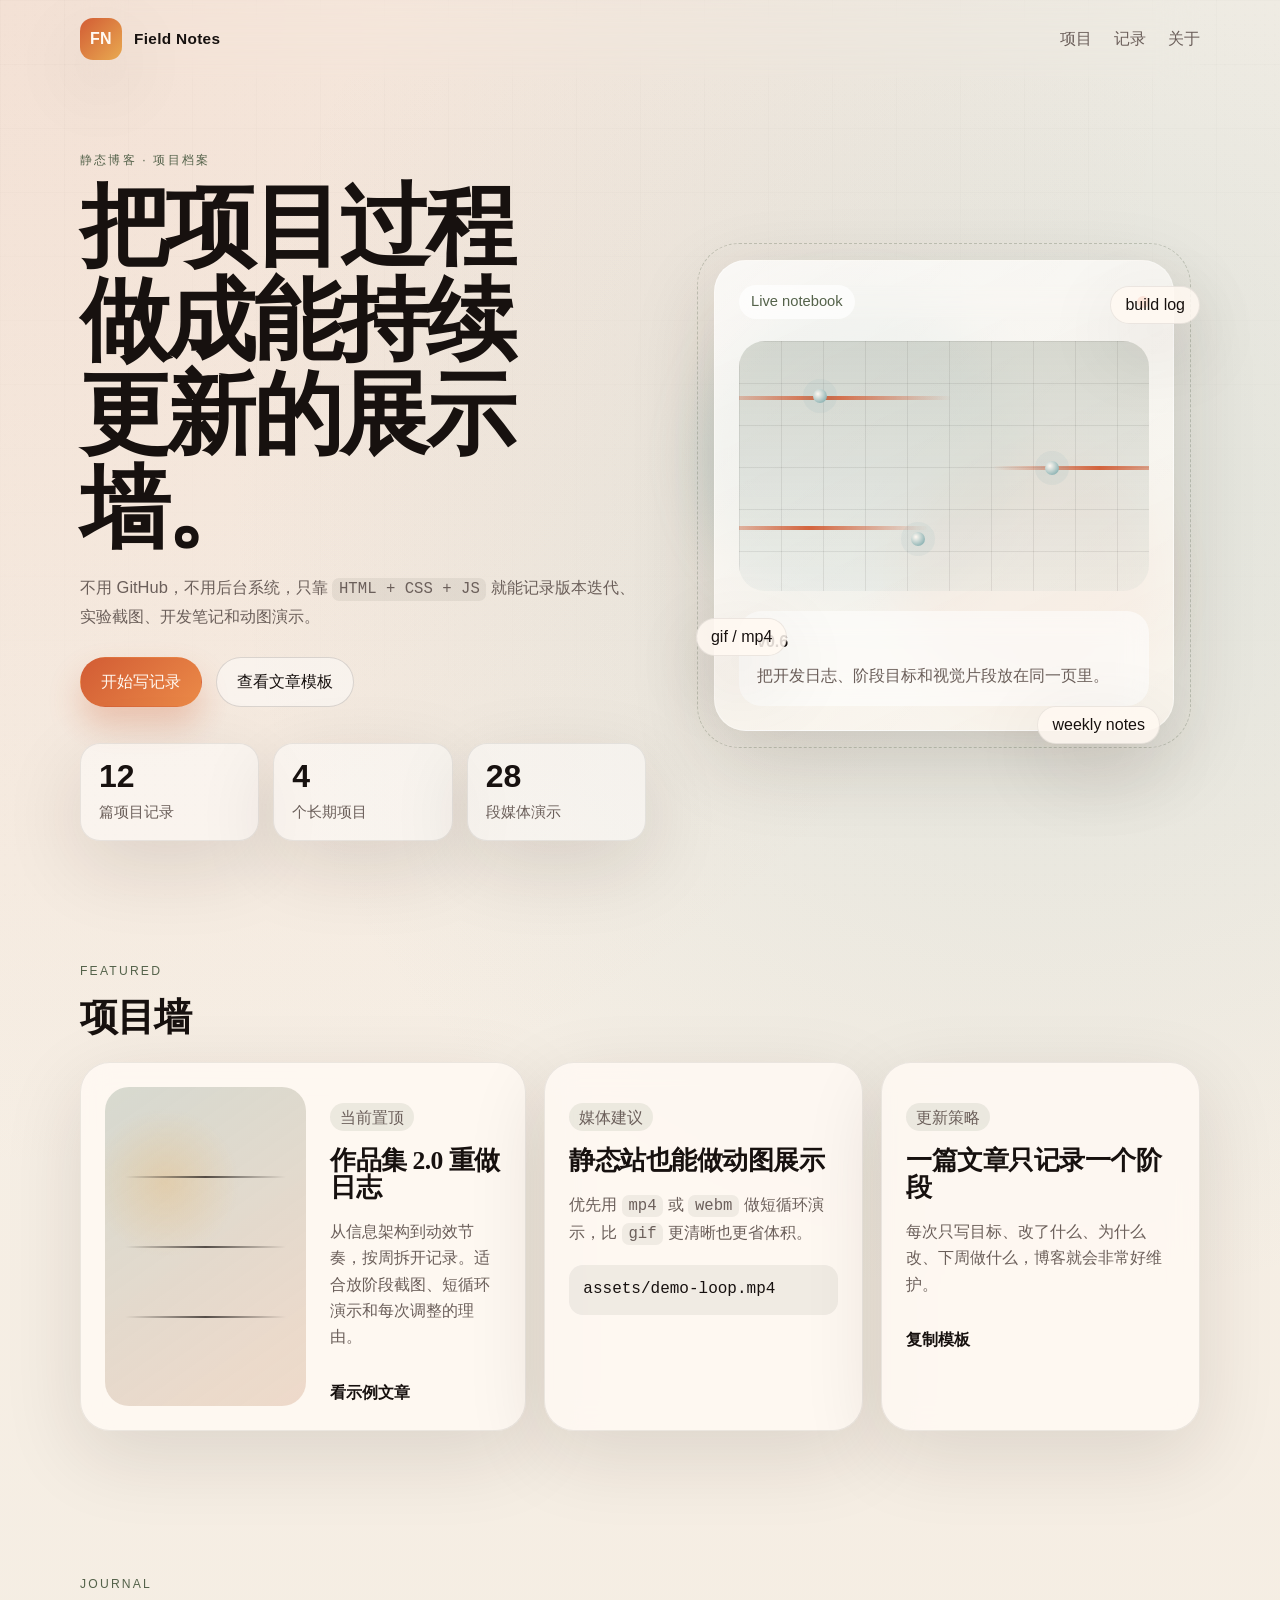
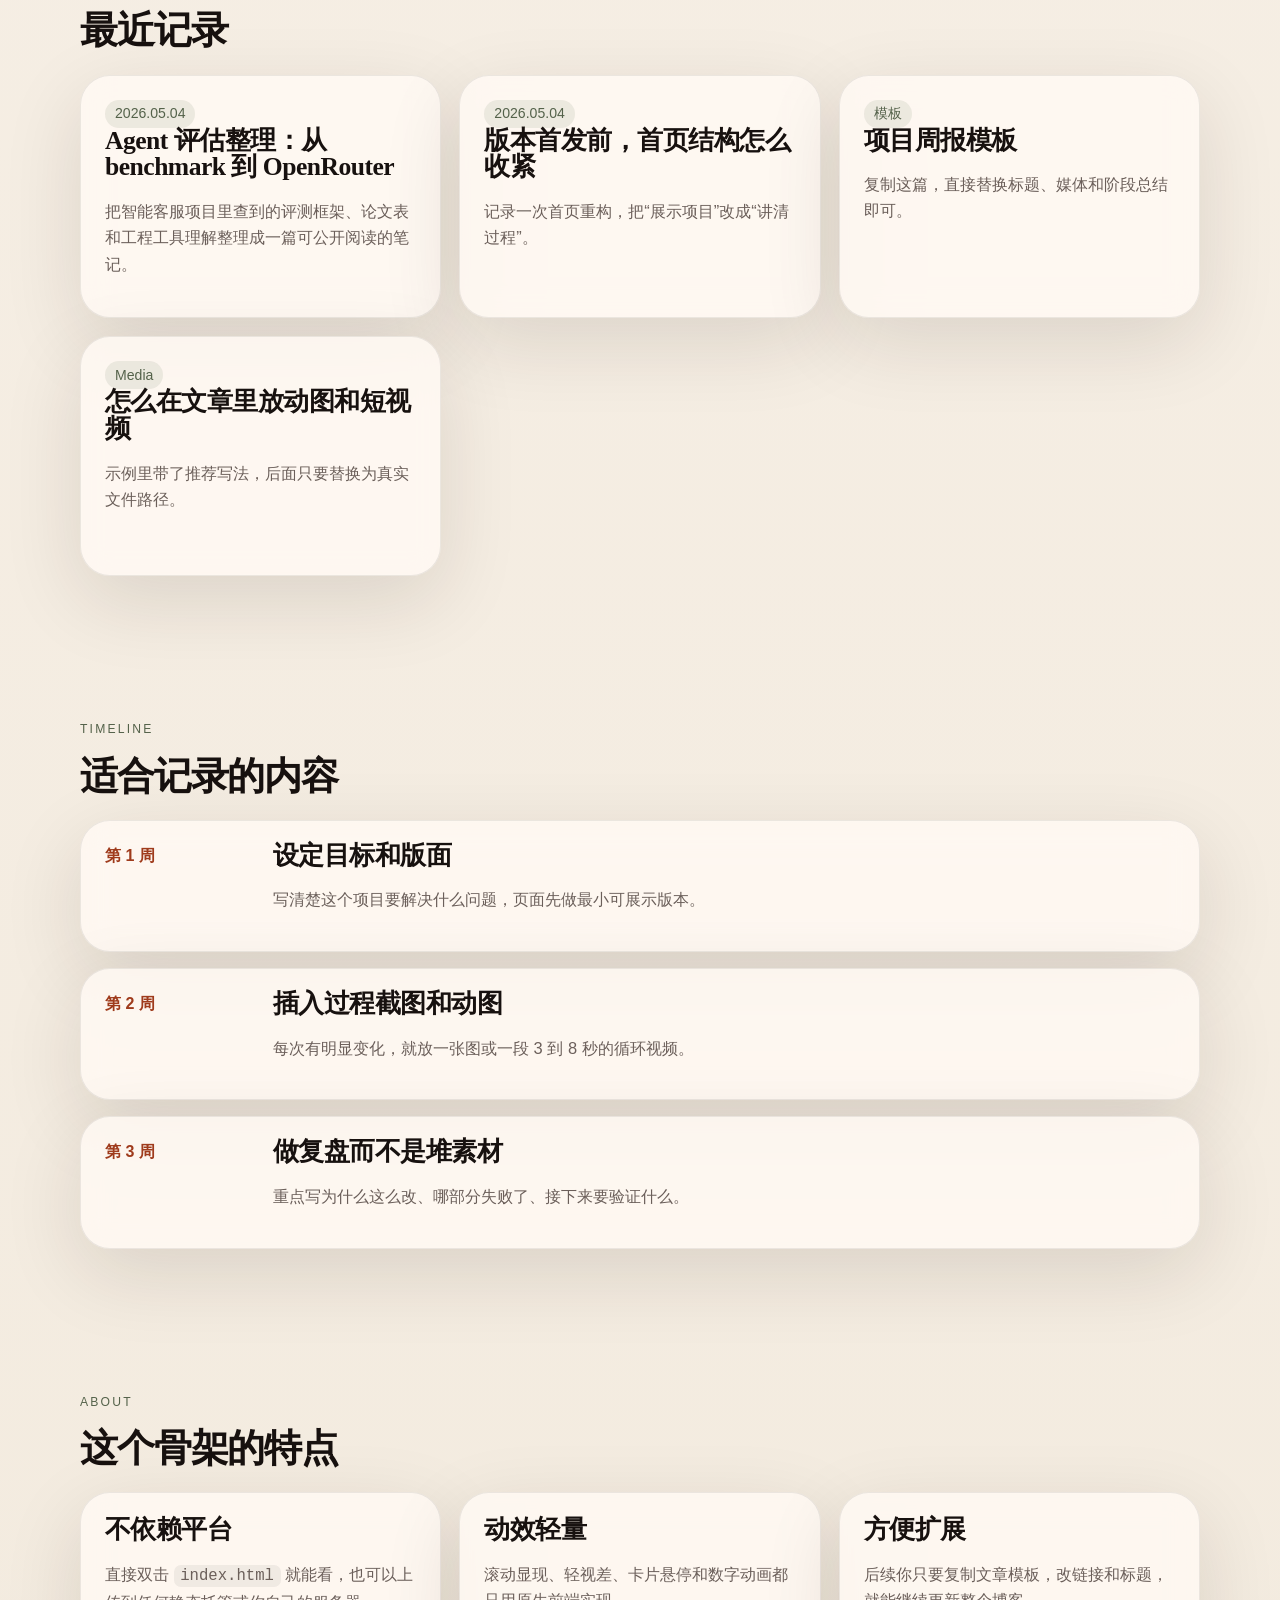
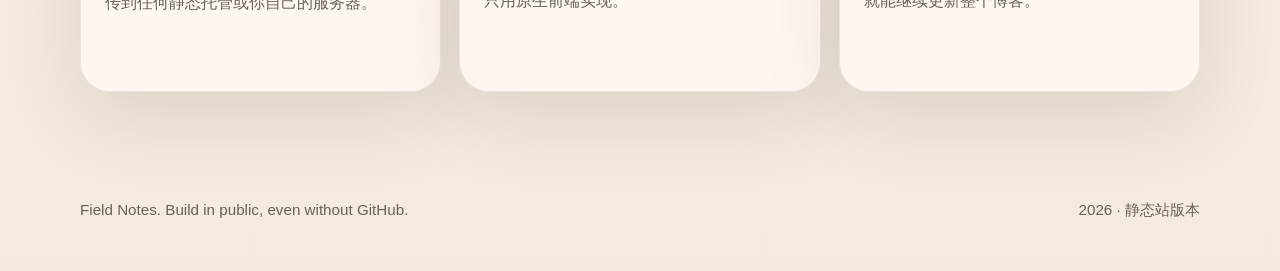
==== index.html @ 93363d9f "Initial GitHub Pages site" ====
<!doctype html>
<html lang="zh-CN">
<head>
  <meta charset="utf-8">
  <meta name="viewport" content="width=device-width, initial-scale=1">
  <title>Field Notes | 个人项目博客</title>
  <meta name="description" content="一个不依赖 GitHub 的静态个人博客，用来记录项目进度、实验、复盘和动图演示。">
  <link rel="stylesheet" href="./style.css">
  <script defer src="./script.js"></script>
</head>
<body data-page="home">
  <div class="page-noise" aria-hidden="true"></div>
  <header class="topbar">
    <a class="brand" href="./index.html">
      <span class="brand-mark">FN</span>
      <span class="brand-text">Field Notes</span>
    </a>
    <nav class="nav">
      <a href="#projects">项目</a>
      <a href="#journal">记录</a>
      <a href="#about">关于</a>
    </nav>
  </header>

  <main>
    <section class="hero reveal">
      <div class="hero-copy">
        <p class="eyebrow">静态博客 · 项目档案</p>
        <h1>把项目过程做成能持续更新的展示墙。</h1>
        <p class="hero-text">
          不用 GitHub，不用后台系统，只靠 <code>HTML + CSS + JS</code> 就能记录版本迭代、实验截图、开发笔记和动图演示。
        </p>
        <div class="hero-actions">
          <a class="button primary" href="#journal">开始写记录</a>
          <a class="button ghost" href="./posts/template.html">查看文章模板</a>
        </div>
        <ul class="stat-row" aria-label="博客概览">
          <li>
            <span class="stat-number" data-count="12">0</span>
            <span class="stat-label">篇项目记录</span>
          </li>
          <li>
            <span class="stat-number" data-count="4">0</span>
            <span class="stat-label">个长期项目</span>
          </li>
          <li>
            <span class="stat-number" data-count="28">0</span>
            <span class="stat-label">段媒体演示</span>
          </li>
        </ul>
      </div>

      <div class="hero-scene" id="heroScene">
        <div class="scene-card">
          <div class="scene-header">
            <span class="scene-pill">Live notebook</span>
            <span class="scene-dot"></span>
          </div>
          <div class="scene-grid">
            <span class="trace trace-a"></span>
            <span class="trace trace-b"></span>
            <span class="trace trace-c"></span>
            <span class="grid-dot dot-a"></span>
            <span class="grid-dot dot-b"></span>
            <span class="grid-dot dot-c"></span>
          </div>
          <div class="scene-caption">
            <strong>v0.6</strong>
            <p>把开发日志、阶段目标和视觉片段放在同一页里。</p>
          </div>
        </div>
        <span class="floating-chip chip-a">build log</span>
        <span class="floating-chip chip-b">gif / mp4</span>
        <span class="floating-chip chip-c">weekly notes</span>
      </div>
    </section>

    <section id="projects" class="section reveal">
      <div class="section-head">
        <p class="eyebrow">Featured</p>
        <h2>项目墙</h2>
      </div>
      <div class="project-grid">
        <article class="project-card project-card-large">
          <div class="project-visual">
            <div class="signal signal-a"></div>
            <div class="signal signal-b"></div>
            <div class="signal signal-c"></div>
          </div>
          <div class="project-copy">
            <p class="project-type">当前置顶</p>
            <h3>作品集 2.0 重做日志</h3>
            <p>
              从信息架构到动效节奏，按周拆开记录。适合放阶段截图、短循环演示和每次调整的理由。
            </p>
            <a class="text-link" href="./posts/launch-log.html">看示例文章</a>
          </div>
        </article>

        <article class="project-card">
          <p class="project-type">媒体建议</p>
          <h3>静态站也能做动图展示</h3>
          <p>优先用 <code>mp4</code> 或 <code>webm</code> 做短循环演示，比 <code>gif</code> 更清晰也更省体积。</p>
          <div class="inline-code">assets/demo-loop.mp4</div>
        </article>

        <article class="project-card">
          <p class="project-type">更新策略</p>
          <h3>一篇文章只记录一个阶段</h3>
          <p>每次只写目标、改了什么、为什么改、下周做什么，博客就会非常好维护。</p>
          <a class="text-link" href="./posts/template.html">复制模板</a>
        </article>
      </div>
    </section>

    <section id="journal" class="section reveal">
      <div class="section-head">
        <p class="eyebrow">Journal</p>
        <h2>最近记录</h2>
      </div>
      <div class="journal-grid">
        <a class="journal-card" href="./posts/agent-eval-notes.html">
          <span class="journal-date">2026.05.04</span>
          <h3>Agent 评估整理：从 benchmark 到 OpenRouter</h3>
          <p>把智能客服项目里查到的评测框架、论文表和工程工具理解整理成一篇可公开阅读的笔记。</p>
        </a>
        <a class="journal-card" href="./posts/launch-log.html">
          <span class="journal-date">2026.05.04</span>
          <h3>版本首发前，首页结构怎么收紧</h3>
          <p>记录一次首页重构，把“展示项目”改成“讲清过程”。</p>
        </a>
        <a class="journal-card" href="./posts/template.html">
          <span class="journal-date">模板</span>
          <h3>项目周报模板</h3>
          <p>复制这篇，直接替换标题、媒体和阶段总结即可。</p>
        </a>
        <a class="journal-card" href="./posts/launch-log.html#media-guide">
          <span class="journal-date">Media</span>
          <h3>怎么在文章里放动图和短视频</h3>
          <p>示例里带了推荐写法，后面只要替换为真实文件路径。</p>
        </a>
      </div>
    </section>

    <section class="section reveal">
      <div class="section-head">
        <p class="eyebrow">Timeline</p>
        <h2>适合记录的内容</h2>
      </div>
      <div class="timeline">
        <article class="timeline-item">
          <span class="timeline-date">第 1 周</span>
          <div>
            <h3>设定目标和版面</h3>
            <p>写清楚这个项目要解决什么问题，页面先做最小可展示版本。</p>
          </div>
        </article>
        <article class="timeline-item">
          <span class="timeline-date">第 2 周</span>
          <div>
            <h3>插入过程截图和动图</h3>
            <p>每次有明显变化，就放一张图或一段 3 到 8 秒的循环视频。</p>
          </div>
        </article>
        <article class="timeline-item">
          <span class="timeline-date">第 3 周</span>
          <div>
            <h3>做复盘而不是堆素材</h3>
            <p>重点写为什么这么改、哪部分失败了、接下来要验证什么。</p>
          </div>
        </article>
      </div>
    </section>

    <section id="about" class="section reveal">
      <div class="section-head">
        <p class="eyebrow">About</p>
        <h2>这个骨架的特点</h2>
      </div>
      <div class="about-grid">
        <article class="about-card">
          <h3>不依赖平台</h3>
          <p>直接双击 <code>index.html</code> 就能看，也可以上传到任何静态托管或你自己的服务器。</p>
        </article>
        <article class="about-card">
          <h3>动效轻量</h3>
          <p>滚动显现、轻视差、卡片悬停和数字动画都只用原生前端实现。</p>
        </article>
        <article class="about-card">
          <h3>方便扩展</h3>
          <p>后续你只要复制文章模板，改链接和标题，就能继续更新整个博客。</p>
        </article>
      </div>
    </section>
  </main>

  <footer class="footer">
    <p>Field Notes. Build in public, even without GitHub.</p>
    <p><span id="year"></span> · 静态站版本</p>
  </footer>
</body>
</html>
---- style.css ----
:root {
  --bg: #f5efe6;
  --bg-soft: rgba(255, 251, 245, 0.72);
  --panel: rgba(255, 250, 243, 0.84);
  --panel-strong: #fff9f2;
  --line: rgba(26, 18, 15, 0.14);
  --ink: #17110f;
  --muted: #6b5f5a;
  --accent: #d25c34;
  --accent-deep: #9f3b1c;
  --olive: #54624a;
  --sea: #6a9ea1;
  --shadow: 0 24px 80px rgba(42, 28, 18, 0.12);
  --radius-lg: 30px;
  --radius-md: 20px;
  --radius-sm: 14px;
  --content-width: min(1120px, calc(100vw - 40px));
}

* {
  box-sizing: border-box;
}

html {
  scroll-behavior: smooth;
}

body {
  margin: 0;
  color: var(--ink);
  background:
    radial-gradient(circle at top left, rgba(210, 92, 52, 0.10), transparent 32%),
    radial-gradient(circle at 82% 14%, rgba(106, 158, 161, 0.16), transparent 26%),
    linear-gradient(180deg, #f7f0e7 0%, #f3ebdf 100%);
  font-family: "Avenir Next", "Segoe UI", sans-serif;
  line-height: 1.6;
}

body::before {
  content: "";
  position: fixed;
  inset: 0;
  background:
    linear-gradient(rgba(23, 17, 15, 0.04) 1px, transparent 1px),
    linear-gradient(90deg, rgba(23, 17, 15, 0.04) 1px, transparent 1px);
  background-size: 64px 64px;
  mask-image: linear-gradient(180deg, rgba(0, 0, 0, 0.34), transparent 88%);
  pointer-events: none;
  z-index: -1;
}

.page-noise {
  position: fixed;
  inset: 0;
  opacity: 0.15;
  pointer-events: none;
  background-image:
    radial-gradient(rgba(23, 17, 15, 0.12) 0.6px, transparent 0.8px);
  background-size: 10px 10px;
  z-index: -1;
}

a {
  color: inherit;
  text-decoration: none;
}

img,
video {
  max-width: 100%;
  display: block;
}

code {
  font-family: "SFMono-Regular", Consolas, monospace;
  font-size: 0.95em;
  padding: 0.14em 0.42em;
  border-radius: 0.45em;
  background: rgba(23, 17, 15, 0.06);
}

.topbar,
main,
.footer {
  width: var(--content-width);
  margin: 0 auto;
}

.topbar {
  position: sticky;
  top: 0;
  z-index: 20;
  display: flex;
  align-items: center;
  justify-content: space-between;
  padding: 18px 0;
  backdrop-filter: blur(18px);
}

.topbar.is-scrolled {
  border-bottom: 1px solid rgba(23, 17, 15, 0.08);
}

.brand {
  display: inline-flex;
  align-items: center;
  gap: 12px;
  font-weight: 700;
  letter-spacing: 0.02em;
}

.brand-mark {
  width: 42px;
  height: 42px;
  display: grid;
  place-items: center;
  border-radius: 13px;
  background: linear-gradient(135deg, var(--accent), #e9aa51);
  color: #fffaf4;
  box-shadow: var(--shadow);
}

.brand-text {
  font-size: 0.96rem;
}

.nav {
  display: inline-flex;
  gap: 22px;
  color: var(--muted);
}

.nav a:hover,
.text-link:hover {
  color: var(--accent-deep);
}

.hero {
  min-height: calc(100vh - 88px);
  display: grid;
  grid-template-columns: 1.05fr 0.95fr;
  gap: 42px;
  align-items: center;
  padding: 56px 0 32px;
}

.eyebrow {
  margin: 0 0 10px;
  text-transform: uppercase;
  letter-spacing: 0.18em;
  font-size: 0.76rem;
  color: var(--olive);
}

h1,
h2,
h3 {
  margin: 0;
  font-family: "Iowan Old Style", "Palatino Linotype", "Book Antiqua", serif;
  font-weight: 700;
  line-height: 1.05;
}

h1 {
  max-width: 10ch;
  font-size: clamp(3.1rem, 7vw, 6.5rem);
  letter-spacing: -0.04em;
}

h2 {
  font-size: clamp(2rem, 3vw, 3.1rem);
  letter-spacing: -0.03em;
}

h3 {
  font-size: 1.6rem;
  letter-spacing: -0.02em;
}

.hero-text,
.project-card p,
.journal-card p,
.about-card p,
.timeline-item p,
.post-body p,
.post-body li,
.lead {
  color: var(--muted);
  font-size: 1.03rem;
}

.hero-text {
  max-width: 36rem;
  margin: 18px 0 0;
}

.hero-actions {
  display: flex;
  flex-wrap: wrap;
  gap: 14px;
  margin-top: 28px;
}

.button {
  display: inline-flex;
  align-items: center;
  justify-content: center;
  min-height: 50px;
  padding: 0 20px;
  border-radius: 999px;
  border: 1px solid transparent;
  transition: transform 180ms ease, border-color 180ms ease, background 180ms ease;
}

.button:hover {
  transform: translateY(-2px);
}

.button.primary {
  color: #fff7ef;
  background: linear-gradient(135deg, var(--accent), #eb8a48);
  box-shadow: 0 18px 32px rgba(210, 92, 52, 0.28);
}

.button.ghost {
  border-color: var(--line);
  background: rgba(255, 255, 255, 0.45);
}

.stat-row {
  list-style: none;
  display: grid;
  grid-template-columns: repeat(3, minmax(0, 1fr));
  gap: 14px;
  padding: 0;
  margin: 36px 0 0;
}

.stat-row li {
  padding: 16px 18px;
  border: 1px solid rgba(23, 17, 15, 0.08);
  border-radius: var(--radius-md);
  background: rgba(255, 255, 255, 0.46);
  box-shadow: var(--shadow);
}

.stat-number {
  display: block;
  font-size: 2rem;
  line-height: 1;
  font-weight: 700;
}

.stat-label {
  display: block;
  margin-top: 8px;
  color: var(--muted);
  font-size: 0.95rem;
}

.hero-scene {
  position: relative;
  min-height: 540px;
  display: grid;
  place-items: center;
  isolation: isolate;
}

.hero-scene::before,
.hero-scene::after {
  content: "";
  position: absolute;
  border-radius: 999px;
  filter: blur(24px);
  z-index: -1;
}

.hero-scene::before {
  width: 320px;
  height: 320px;
  background: rgba(106, 158, 161, 0.20);
  top: 70px;
  left: 10px;
}

.hero-scene::after {
  width: 260px;
  height: 260px;
  background: rgba(210, 92, 52, 0.16);
  bottom: 56px;
  right: 40px;
}

.scene-card {
  position: relative;
  width: min(100%, 460px);
  min-height: 420px;
  padding: 24px;
  border-radius: 32px;
  border: 1px solid rgba(255, 255, 255, 0.4);
  background:
    linear-gradient(155deg, rgba(255, 255, 255, 0.66), rgba(255, 248, 239, 0.72)),
    linear-gradient(135deg, rgba(255, 255, 255, 0.2), rgba(255, 255, 255, 0.04));
  box-shadow: 0 28px 84px rgba(47, 30, 18, 0.16);
  transform: perspective(1200px) rotateX(calc(var(--pointer-y, 0) * -1deg)) rotateY(calc(var(--pointer-x, 0) * 1deg));
  transform-style: preserve-3d;
}

.scene-card::before {
  content: "";
  position: absolute;
  inset: -18px;
  border-radius: 42px;
  border: 1px dashed rgba(84, 98, 74, 0.28);
  animation: orbit 14s linear infinite;
}

.scene-header,
.scene-caption,
.project-card,
.journal-card,
.about-card,
.timeline-item,
.post-shell,
.meta-card,
.media-shell {
  backdrop-filter: blur(14px);
}

.scene-header {
  display: flex;
  align-items: center;
  justify-content: space-between;
}

.scene-pill {
  display: inline-flex;
  align-items: center;
  gap: 8px;
  min-height: 34px;
  padding: 0 12px;
  border-radius: 999px;
  background: rgba(255, 255, 255, 0.68);
  color: var(--olive);
  font-size: 0.92rem;
}

.scene-dot {
  width: 12px;
  height: 12px;
  border-radius: 50%;
  background: #e76f51;
  box-shadow: 0 0 0 0 rgba(231, 111, 81, 0.48);
  animation: pulse 2s infinite;
}

.scene-grid {
  position: relative;
  margin-top: 22px;
  min-height: 250px;
  border-radius: 26px;
  overflow: hidden;
  background:
    linear-gradient(rgba(23, 17, 15, 0.08) 1px, transparent 1px),
    linear-gradient(90deg, rgba(23, 17, 15, 0.08) 1px, transparent 1px),
    linear-gradient(180deg, rgba(84, 98, 74, 0.2), rgba(106, 158, 161, 0.06));
  background-size: 42px 42px, 42px 42px, 100% 100%;
}

.trace,
.grid-dot,
.signal {
  position: absolute;
}

.trace {
  height: 4px;
  border-radius: 999px;
  background: linear-gradient(90deg, transparent, rgba(210, 92, 52, 0.95), transparent);
  animation: sweep 4.6s ease-in-out infinite;
}

.trace-a {
  top: 22%;
  left: -10%;
  width: 62%;
}

.trace-b {
  top: 50%;
  right: -14%;
  width: 52%;
  animation-delay: 1.1s;
}

.trace-c {
  top: 74%;
  left: -12%;
  width: 58%;
  animation-delay: 2s;
}

.grid-dot {
  width: 14px;
  height: 14px;
  border-radius: 50%;
  background: radial-gradient(circle at 35% 35%, #fff8f1, var(--sea));
  box-shadow: 0 0 0 10px rgba(106, 158, 161, 0.08);
  animation: drift 7s ease-in-out infinite;
}

.dot-a {
  top: 19%;
  left: 18%;
}

.dot-b {
  top: 48%;
  right: 22%;
  animation-delay: 1.4s;
}

.dot-c {
  bottom: 18%;
  left: 42%;
  animation-delay: 2.2s;
}

.scene-caption {
  margin-top: 20px;
  padding: 18px;
  border-radius: 22px;
  background: rgba(255, 255, 255, 0.55);
}

.scene-caption p {
  margin: 8px 0 0;
  color: var(--muted);
}

.floating-chip {
  position: absolute;
  display: inline-flex;
  align-items: center;
  min-height: 38px;
  padding: 0 14px;
  border-radius: 999px;
  background: rgba(255, 249, 241, 0.86);
  border: 1px solid rgba(23, 17, 15, 0.08);
  color: var(--ink);
  box-shadow: var(--shadow);
  animation: bob 4s ease-in-out infinite;
}

.chip-a {
  top: 60px;
  right: 0;
}

.chip-b {
  left: 8px;
  bottom: 110px;
  animation-delay: 1.1s;
}

.chip-c {
  right: 40px;
  bottom: 22px;
  animation-delay: 2.1s;
}

.section {
  padding: 72px 0;
}

.section-head {
  display: flex;
  flex-direction: column;
  gap: 6px;
  margin-bottom: 24px;
}

.project-grid,
.journal-grid,
.about-grid {
  display: grid;
  gap: 18px;
}

.project-grid {
  grid-template-columns: 1.4fr 1fr 1fr;
}

.journal-grid,
.about-grid {
  grid-template-columns: repeat(3, minmax(0, 1fr));
}

.project-card,
.journal-card,
.about-card,
.timeline-item,
.post-shell,
.meta-card,
.media-shell {
  position: relative;
  border-radius: var(--radius-lg);
  border: 1px solid rgba(23, 17, 15, 0.08);
  background: var(--panel);
  box-shadow: var(--shadow);
}

.project-card,
.journal-card,
.about-card {
  padding: 24px;
}

.project-card-large {
  display: grid;
  grid-template-columns: 1.08fr 0.92fr;
  gap: 24px;
  min-height: 320px;
}

.project-visual {
  position: relative;
  min-height: 260px;
  overflow: hidden;
  border-radius: 24px;
  background:
    radial-gradient(circle at 30% 30%, rgba(233, 170, 81, 0.26), transparent 28%),
    linear-gradient(145deg, rgba(106, 158, 161, 0.2), rgba(210, 92, 52, 0.1)),
    #f2e8db;
}

.signal {
  left: 10%;
  right: 10%;
  height: 2px;
  background: linear-gradient(90deg, transparent, rgba(23, 17, 15, 0.7), transparent);
  animation: sweep 5s ease-in-out infinite;
}

.signal-a {
  top: 28%;
}

.signal-b {
  top: 50%;
  animation-delay: 1s;
}

.signal-c {
  top: 72%;
  animation-delay: 2.1s;
}

.project-copy {
  display: flex;
  flex-direction: column;
  justify-content: flex-end;
}

.project-type,
.journal-date {
  display: inline-flex;
  align-items: center;
  min-height: 28px;
  width: fit-content;
  padding: 0 10px;
  border-radius: 999px;
  background: rgba(84, 98, 74, 0.10);
  color: var(--olive);
  font-size: 0.88rem;
}

.inline-code {
  margin-top: 18px;
  padding: 12px 14px;
  border-radius: 14px;
  background: rgba(23, 17, 15, 0.06);
  font-family: "SFMono-Regular", Consolas, monospace;
  color: var(--ink);
  overflow-wrap: anywhere;
}

.text-link {
  display: inline-flex;
  width: fit-content;
  margin-top: 14px;
  font-weight: 600;
}

.journal-card {
  display: block;
  min-height: 240px;
  transition: transform 180ms ease, border-color 180ms ease, background 180ms ease;
}

.project-card,
.about-card {
  transition: transform 180ms ease, border-color 180ms ease, background 180ms ease;
}

.journal-card:hover,
.project-card:hover,
.about-card:hover {
  transform: translateY(-4px);
  border-color: rgba(210, 92, 52, 0.24);
}

.timeline {
  display: grid;
  gap: 16px;
}

.timeline-item {
  display: grid;
  grid-template-columns: 150px 1fr;
  gap: 18px;
  padding: 22px 24px;
}

.timeline-date {
  color: var(--accent-deep);
  font-weight: 700;
}

.about-card {
  min-height: 200px;
}

.footer {
  display: flex;
  flex-wrap: wrap;
  justify-content: space-between;
  gap: 12px;
  padding: 18px 0 34px;
  color: var(--muted);
  font-size: 0.95rem;
}

.reveal {
  opacity: 0;
  transform: translateY(22px);
  transition: opacity 700ms ease, transform 700ms ease;
}

.reveal.is-visible {
  opacity: 1;
  transform: translateY(0);
}

.reading-progress {
  position: fixed;
  top: 0;
  left: 0;
  width: 100%;
  height: 4px;
  background: rgba(23, 17, 15, 0.08);
  z-index: 40;
}

.reading-progress span {
  display: block;
  width: 100%;
  height: 100%;
  transform-origin: left center;
  transform: scaleX(0);
  background: linear-gradient(90deg, var(--accent), #eb8a48);
}

.post-wrap {
  padding: 40px 0 88px;
}

.back-link {
  display: inline-flex;
  align-items: center;
  gap: 8px;
  color: var(--muted);
  margin-bottom: 22px;
}

.post-shell {
  padding: 36px;
}

.post-header {
  display: grid;
  grid-template-columns: minmax(0, 1fr) 280px;
  gap: 24px;
  align-items: end;
  padding-bottom: 24px;
  border-bottom: 1px solid rgba(23, 17, 15, 0.08);
}

.post-kicker {
  display: inline-flex;
  width: fit-content;
  min-height: 30px;
  align-items: center;
  padding: 0 11px;
  border-radius: 999px;
  background: rgba(210, 92, 52, 0.10);
  color: var(--accent-deep);
  font-size: 0.9rem;
}

.post-title {
  margin-top: 14px;
  font-size: clamp(2.4rem, 5vw, 4.4rem);
}

.lead {
  margin-top: 14px;
  max-width: 40rem;
}

.meta-card {
  padding: 18px;
  background: rgba(255, 255, 255, 0.52);
}

.meta-card p {
  margin: 0;
}

.meta-card p + p {
  margin-top: 10px;
}

.post-body {
  display: grid;
  gap: 26px;
  margin-top: 28px;
}

.post-body section {
  display: grid;
  gap: 12px;
}

.post-body ul {
  margin: 0;
  padding-left: 22px;
  color: var(--muted);
}

.table-scroll {
  overflow-x: auto;
  border-radius: 22px;
  border: 1px solid rgba(23, 17, 15, 0.08);
  background: rgba(255, 255, 255, 0.48);
}

.post-body table {
  width: 100%;
  min-width: 760px;
  border-collapse: collapse;
  color: var(--ink);
}

.post-body th,
.post-body td {
  padding: 16px 18px;
  border-bottom: 1px solid rgba(23, 17, 15, 0.08);
  text-align: left;
  vertical-align: top;
}

.post-body th {
  background: rgba(84, 98, 74, 0.08);
  font-weight: 700;
}

.post-body tbody tr:last-child td {
  border-bottom: 0;
}

.media-shell {
  padding: 16px;
  overflow: hidden;
  background:
    linear-gradient(145deg, rgba(106, 158, 161, 0.18), rgba(255, 255, 255, 0.82)),
    var(--panel-strong);
}

.media-frame {
  min-height: 280px;
  display: grid;
  place-items: center;
  border-radius: 22px;
  border: 1px dashed rgba(23, 17, 15, 0.16);
  background:
    radial-gradient(circle at 22% 24%, rgba(210, 92, 52, 0.22), transparent 20%),
    radial-gradient(circle at 78% 72%, rgba(106, 158, 161, 0.22), transparent 22%),
    #f7efe4;
  color: var(--muted);
  text-align: center;
  padding: 24px;
}

.media-frame strong {
  display: block;
  margin-bottom: 10px;
  color: var(--ink);
}

.note {
  padding: 14px 16px;
  border-left: 3px solid var(--accent);
  background: rgba(210, 92, 52, 0.07);
  border-radius: 0 14px 14px 0;
  color: var(--muted);
}

@keyframes pulse {
  0% {
    box-shadow: 0 0 0 0 rgba(231, 111, 81, 0.48);
  }
  70% {
    box-shadow: 0 0 0 14px rgba(231, 111, 81, 0);
  }
  100% {
    box-shadow: 0 0 0 0 rgba(231, 111, 81, 0);
  }
}

@keyframes orbit {
  from {
    transform: rotate(0deg);
  }
  to {
    transform: rotate(360deg);
  }
}

@keyframes sweep {
  0%,
  100% {
    transform: translateX(0);
    opacity: 0.2;
  }
  50% {
    transform: translateX(24%);
    opacity: 1;
  }
}

@keyframes drift {
  0%,
  100% {
    transform: translate3d(0, 0, 0);
  }
  50% {
    transform: translate3d(10px, -12px, 0);
  }
}

@keyframes bob {
  0%,
  100% {
    transform: translateY(0);
  }
  50% {
    transform: translateY(-10px);
  }
}

@media (max-width: 980px) {
  .hero,
  .project-card-large,
  .post-header {
    grid-template-columns: 1fr;
  }

  .project-grid,
  .journal-grid,
  .about-grid {
    grid-template-columns: 1fr;
  }

  .timeline-item {
    grid-template-columns: 1fr;
  }

  .hero {
    min-height: auto;
    padding-top: 32px;
  }

  .hero-scene {
    min-height: 460px;
  }
}

@media (max-width: 720px) {
  :root {
    --content-width: min(100vw - 24px, 100vw);
  }

  .topbar {
    align-items: flex-start;
    gap: 16px;
    flex-direction: column;
    padding: 16px 0;
  }

  .nav {
    gap: 14px;
    font-size: 0.96rem;
  }

  .stat-row {
    grid-template-columns: 1fr;
  }

  .scene-card {
    min-height: 380px;
    padding: 18px;
  }

  .project-card,
  .journal-card,
  .about-card,
  .post-shell {
    padding: 20px;
  }

  .post-wrap {
    padding-top: 18px;
  }
}

@media (prefers-reduced-motion: reduce) {
  html {
    scroll-behavior: auto;
  }

  *,
  *::before,
  *::after {
    animation: none !important;
    transition: none !important;
  }

  .reveal {
    opacity: 1;
    transform: none;
  }

  .scene-card {
    transform: none !important;
  }
}
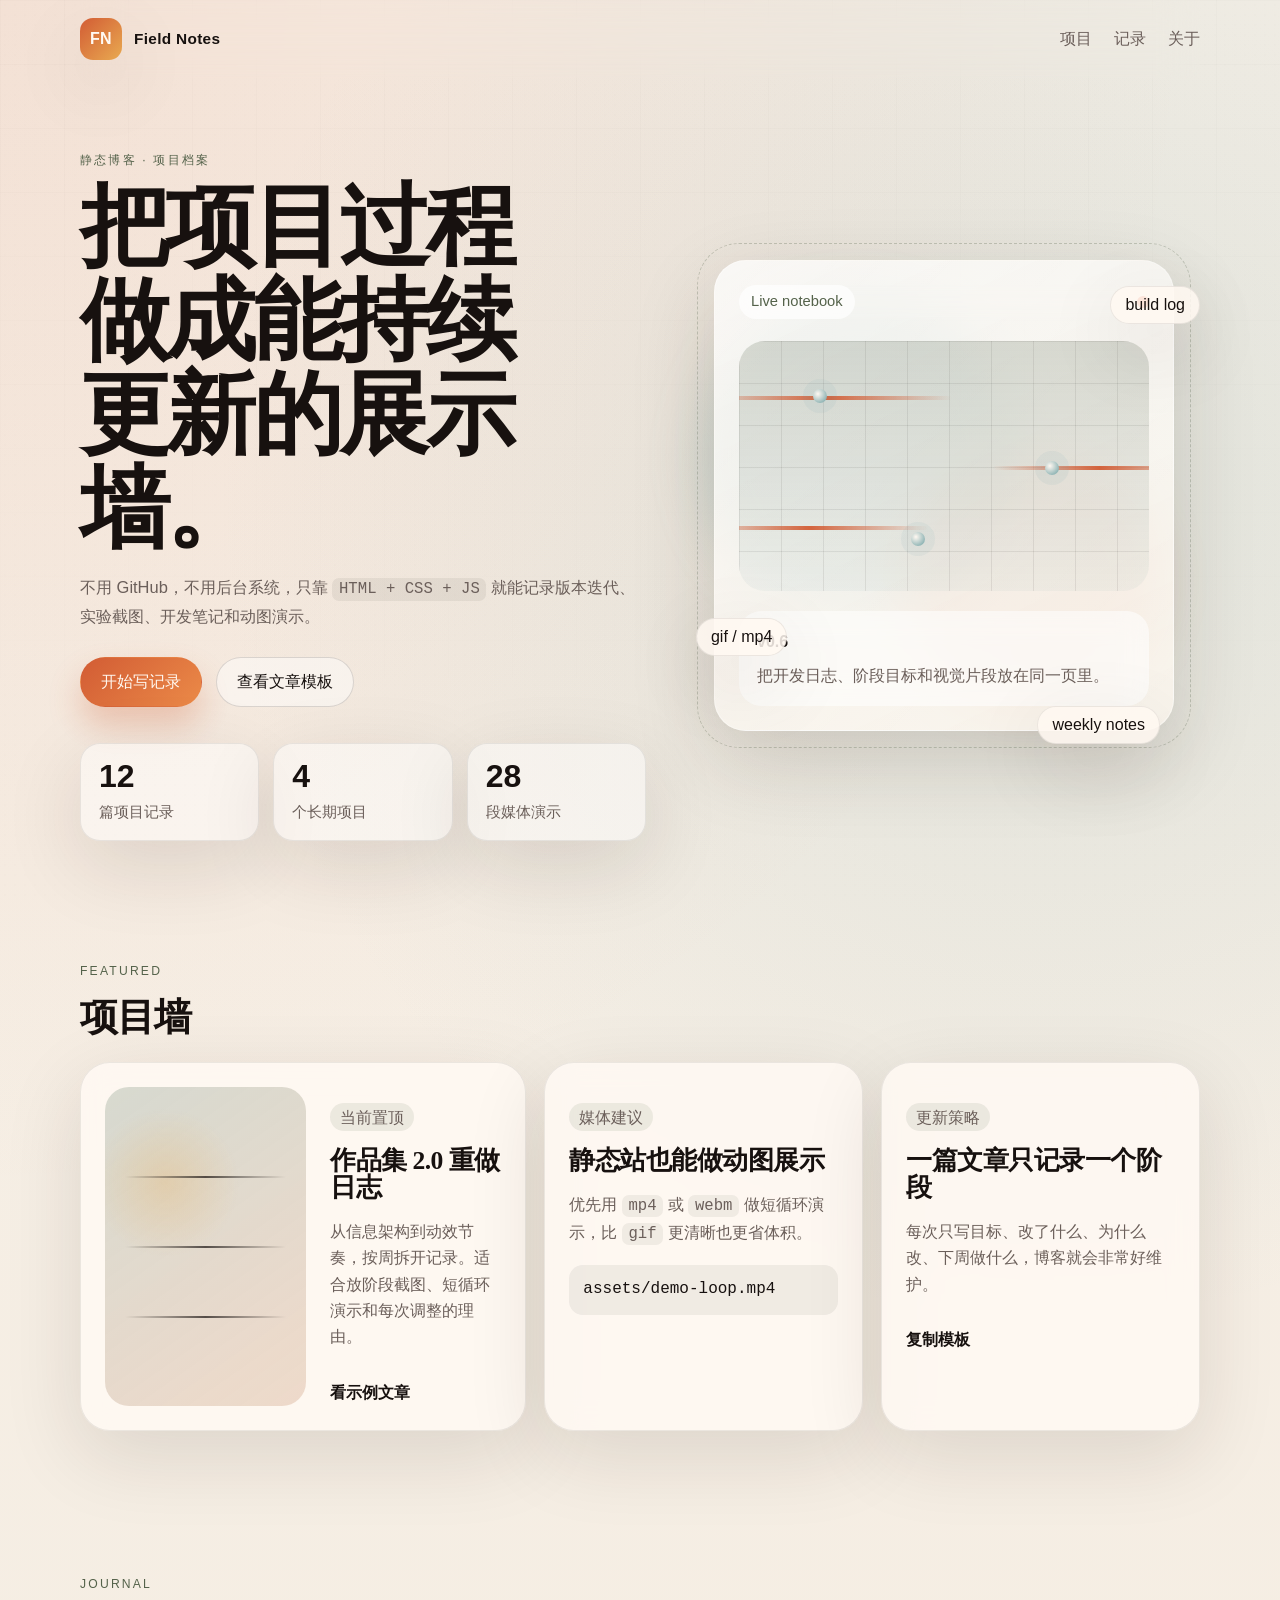
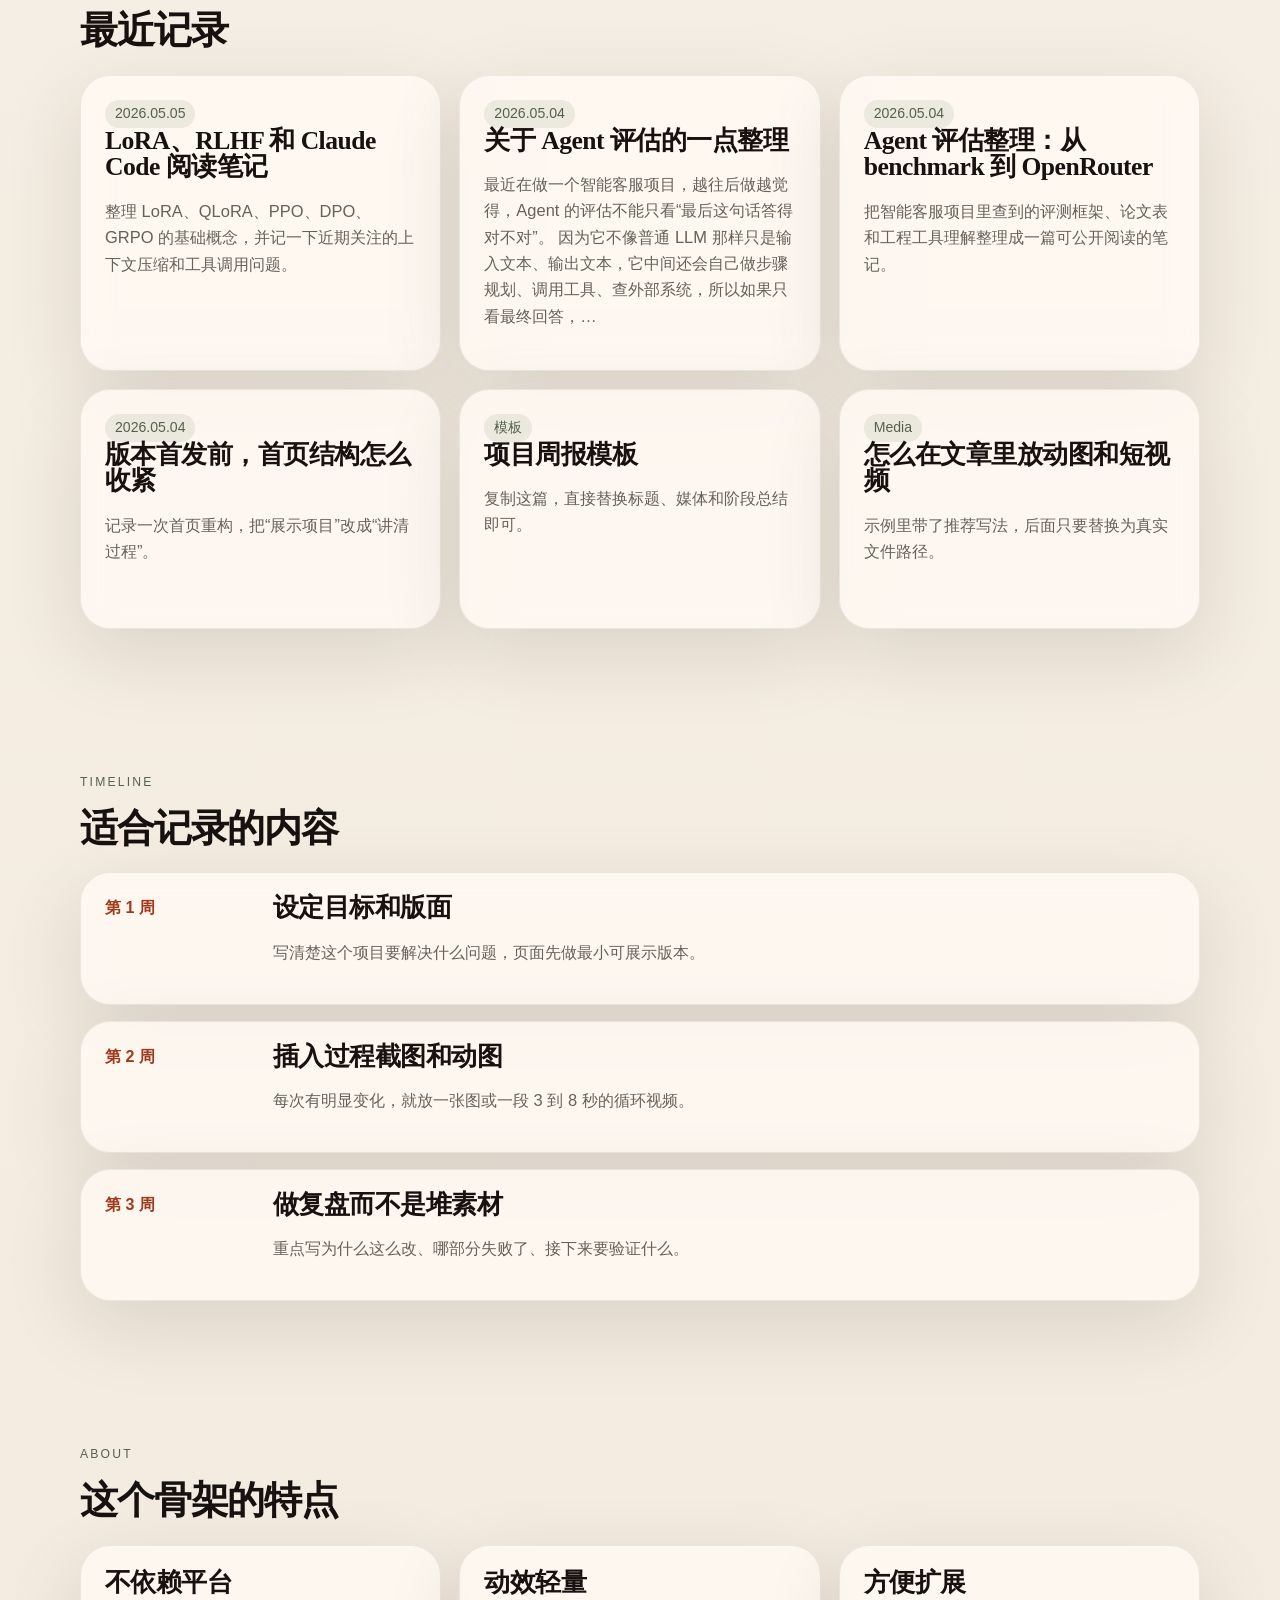
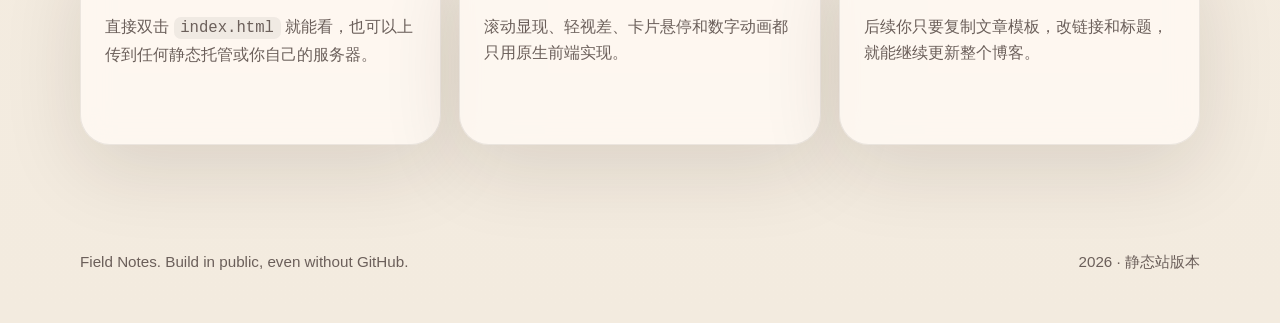
==== commit 00d87720: "Add automated journal publishing" ====
--- a/index.html
+++ b/index.html
@@ -119,6 +119,18 @@
         <h2>最近记录</h2>
       </div>
       <div class="journal-grid">
+        <!-- GENERATED_JOURNAL:START -->
+        <a class="journal-card" href="./posts/2026-05-05.html">
+          <span class="journal-date">2026.05.05</span>
+          <h3>LoRA、RLHF 和 Claude Code 阅读笔记</h3>
+          <p>整理 LoRA、QLoRA、PPO、DPO、GRPO 的基础概念，并记一下近期关注的上下文压缩和工具调用问题。</p>
+        </a>
+        <a class="journal-card" href="./posts/2026-05-04.html">
+          <span class="journal-date">2026.05.04</span>
+          <h3>关于 Agent 评估的一点整理</h3>
+          <p>最近在做一个智能客服项目，越往后做越觉得，Agent 的评估不能只看“最后这句话答得对不对”。 因为它不像普通 LLM 那样只是输入文本、输出文本，它中间还会自己做步骤规划、调用工具、查外部系统，所以如果只看最终回答，…</p>
+        </a>
+        <!-- GENERATED_JOURNAL:END -->
         <a class="journal-card" href="./posts/agent-eval-notes.html">
           <span class="journal-date">2026.05.04</span>
           <h3>Agent 评估整理：从 benchmark 到 OpenRouter</h3>
